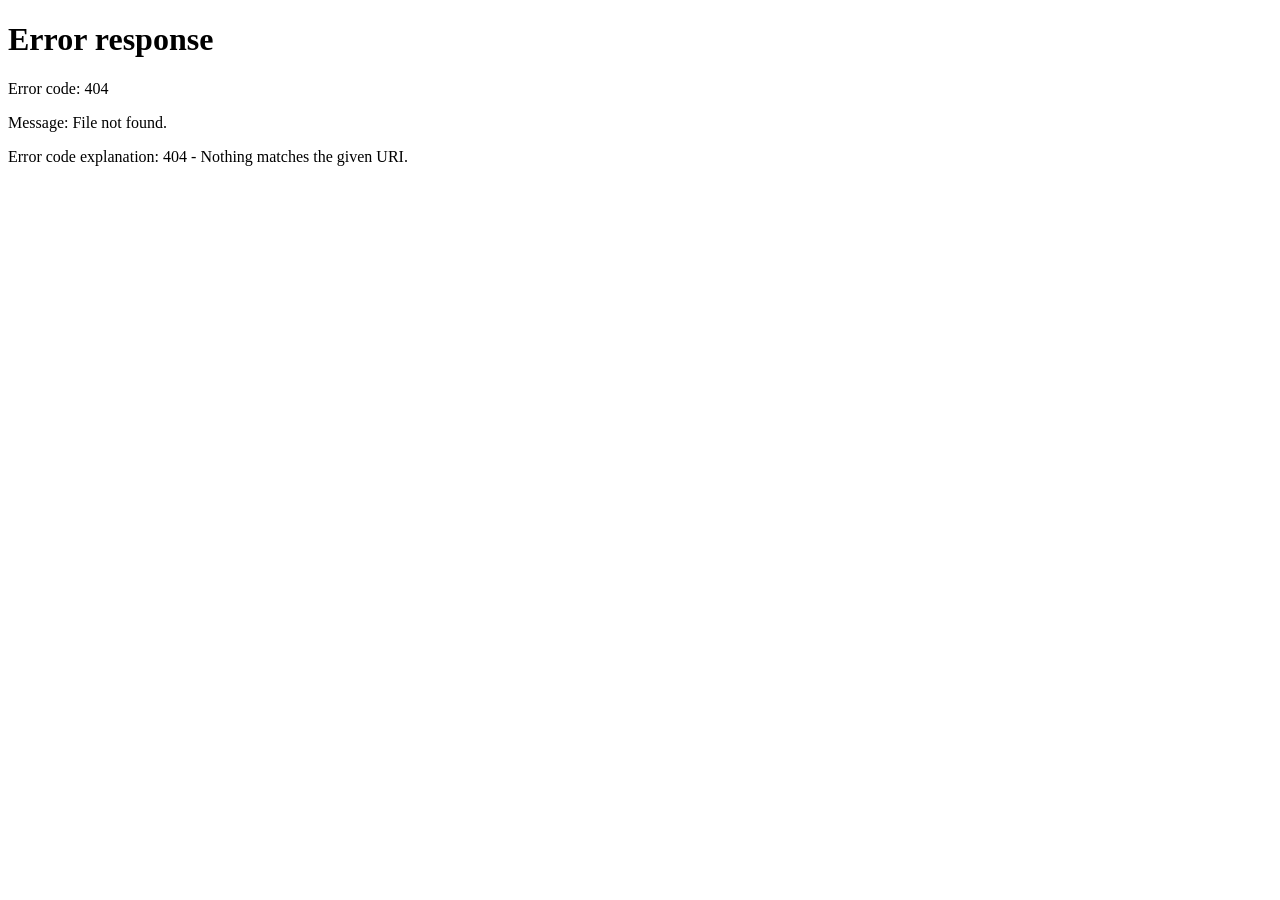
==== Shadowgate_Bank/admin/index.html @ cbb48e58 "SGB_Frontend" ====
<!DOCTYPE html>
<html lang="en">
<head>
  <meta charset="utf-8" />
  <meta name="viewport" content="width=device-width, initial-scale=1" />
  <title>Shadowgate Admin</title>
  <link rel="stylesheet" href="../assets/css/style.css" />
  <style>
    body{background:#0f1115;color:#e5e7eb;font-family:ui-sans-serif,system-ui}
    .wrap{max-width:1100px;margin:24px auto;padding:0 16px}
    .header{display:flex;align-items:center;justify-content:space-between;margin-bottom:16px}
    .btn{background:#d1d5db;color:#0b0d12;border:0;border-radius:10px;padding:8px 12px;font-weight:700;cursor:pointer}
    .card{background:linear-gradient(180deg,#14171d,#11151a);border:1px solid #262b33;border-radius:14px;padding:14px}
    table{width:100%;border-collapse:collapse;margin-top:10px}
    th,td{border-bottom:1px solid #262b33;padding:10px 8px;text-align:left;font-size:14px}
    th{color:#aeb4bc}
    .muted{color:#9ca3af}
  </style>
</head>
<body>
  <div class="wrap">
    <div class="header">
      <h1>Shadowgate Admin</h1>
      <div>
        <span id="admin-user" class="muted"></span>
        <button id="logout" class="btn" style="margin-left:10px;">Logout</button>
      </div>
    </div>

    <!-- Users panel -->
    <div class="card">
      <div style="display:flex;justify-content:space-between;align-items:center;">
        <h2 style="font-size:18px;">Users</h2>
        <div>
          <button id="refresh" class="btn">Refresh</button>
        </div>
      </div>

      <table id="users-table">
        <thead>
        <tr>
          <th>ID</th>
          <th>Username</th>
          <th>Role</th>
          <th>In-game</th>
          <th>Company</th>
          <th>Created</th>
          <th style="width:280px;">Actions</th>
        </tr>
        </thead>
        <tbody id="users-body">
        <!-- filled by admin.js -->
        </tbody>
      </table>
      <p id="users-empty" class="muted" style="display:none;margin-top:8px;">No users.</p>
      <p id="err" style="color:#ef4444;display:none;margin-top:8px;"></p>
    </div>
  </div>

  <script src="admin.js"></script>
</body>
</html>
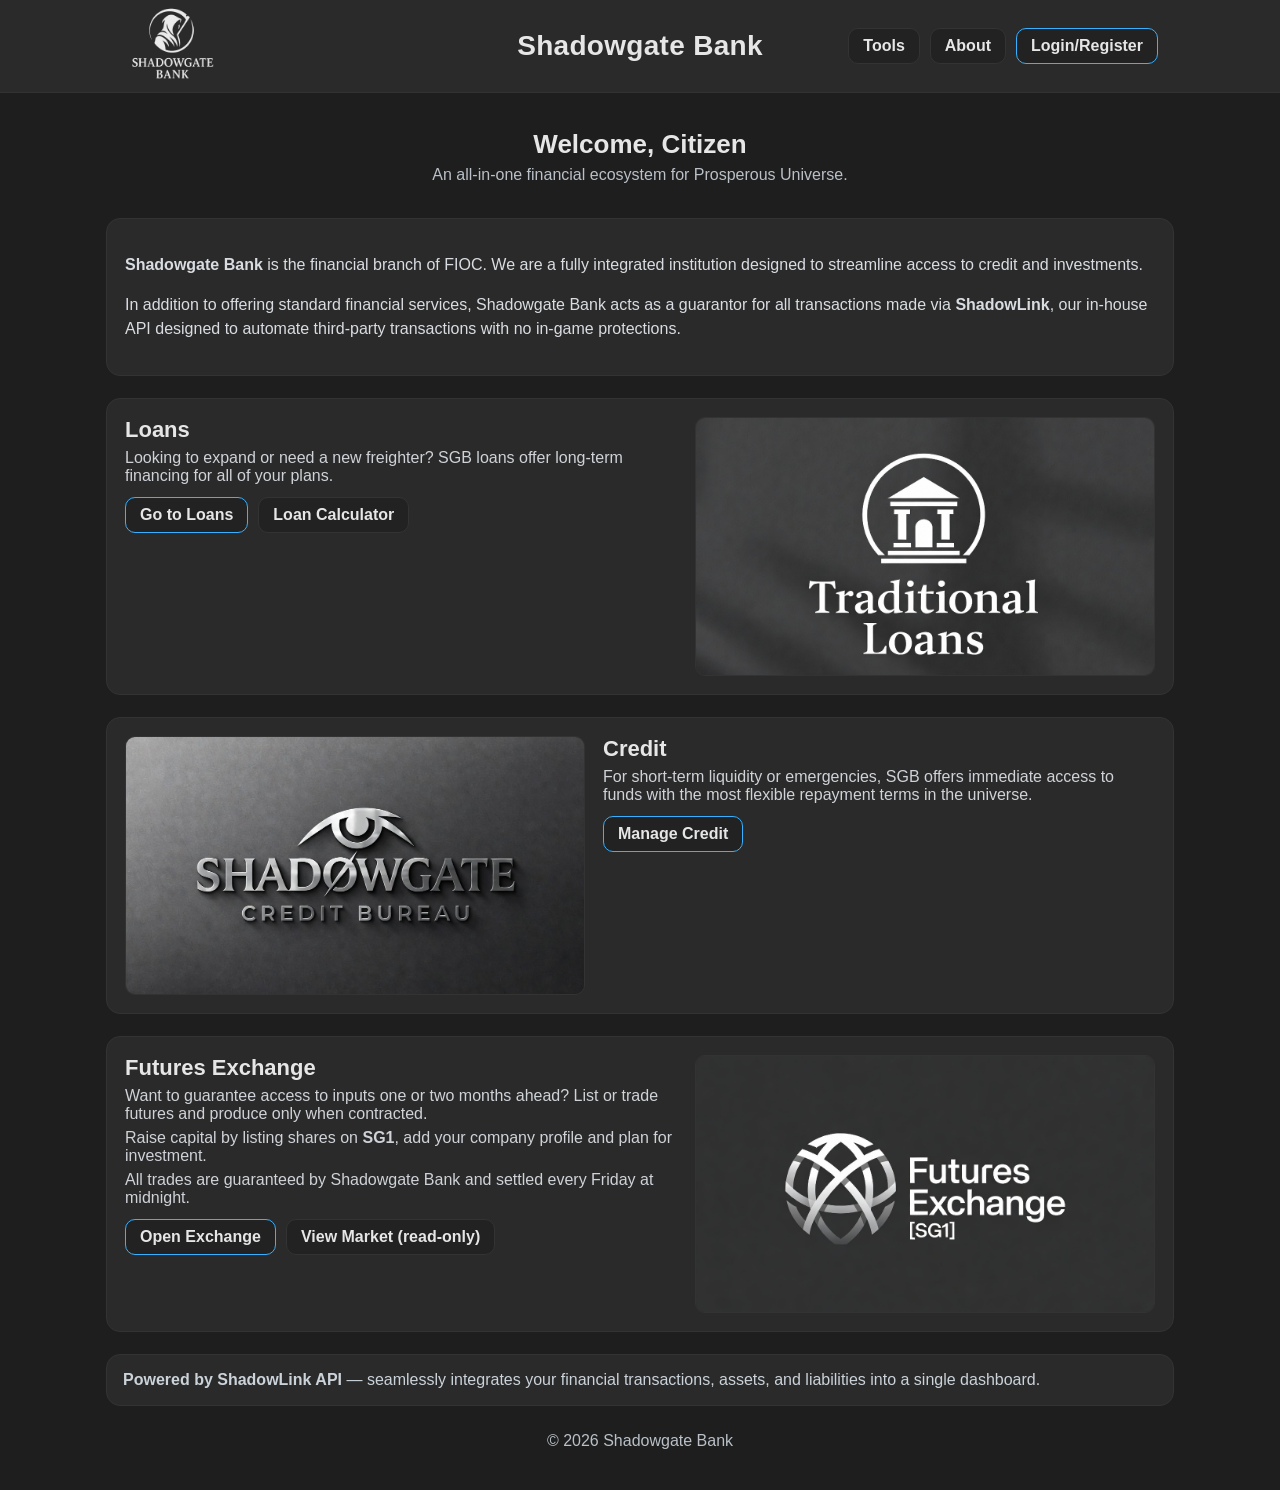
==== commit c0625625: "11/11/2025" ====
--- a/Shadowgate_Bank/admin/index.html
+++ b/Shadowgate_Bank/admin/index.html
@@ -4,59 +4,72 @@
   <meta charset="utf-8" />
   <meta name="viewport" content="width=device-width, initial-scale=1" />
   <title>Shadowgate Admin</title>
-  <link rel="stylesheet" href="../assets/css/style.css" />
   <style>
-    body{background:#0f1115;color:#e5e7eb;font-family:ui-sans-serif,system-ui}
-    .wrap{max-width:1100px;margin:24px auto;padding:0 16px}
-    .header{display:flex;align-items:center;justify-content:space-between;margin-bottom:16px}
-    .btn{background:#d1d5db;color:#0b0d12;border:0;border-radius:10px;padding:8px 12px;font-weight:700;cursor:pointer}
-    .card{background:linear-gradient(180deg,#14171d,#11151a);border:1px solid #262b33;border-radius:14px;padding:14px}
-    table{width:100%;border-collapse:collapse;margin-top:10px}
-    th,td{border-bottom:1px solid #262b33;padding:10px 8px;text-align:left;font-size:14px}
-    th{color:#aeb4bc}
-    .muted{color:#9ca3af}
+    :root{--bg:#0f1115;--panel:#14171d;--ink:#0b0d12;--text:#e5e7eb;--muted:#9aa1a9;--line:#262b33}
+    *{box-sizing:border-box;margin:0;padding:0}
+    body{background:var(--bg);color:var(--text);font-family:ui-sans-serif,system-ui,-apple-system,Segoe UI,Roboto,Arial;min-height:100vh}
+    .page{max-width:1100px;margin:32px auto;padding:0 16px}
+    .top{display:flex;align-items:center;justify-content:space-between;margin-bottom:24px}
+    .brand{display:flex;gap:14px;align-items:center;color:var(--text);text-decoration:none}
+    .brand img{height:56px;filter:grayscale(100%) brightness(.95)}
+    .pill{border:1px solid var(--line);background:#111419;color:var(--text);padding:8px 12px;border-radius:10px;text-decoration:none}
+    .panel{background:linear-gradient(180deg,var(--panel),#11151a);border:1px solid var(--line);border-radius:14px;overflow:hidden}
+    .panel-head{display:flex;justify-content:space-between;align-items:center;padding:14px 16px}
+    .panel-title{font-weight:800}
+    .btn{border:1px solid var(--line);background:#0f1318;color:var(--text);padding:8px 12px;border-radius:10px;cursor:pointer}
+    table{width:100%;border-collapse:collapse}
+    th,td{padding:12px 14px;border-top:1px solid var(--line);font-size:14px}
+    th{color:var(--muted);text-align:left}
+    #err{display:none;color:#ef4444;padding:10px 14px}
+    .right{display:flex;gap:10px;align-items:center}
   </style>
 </head>
 <body>
-  <div class="wrap">
-    <div class="header">
-      <h1>Shadowgate Admin</h1>
-      <div>
-        <span id="admin-user" class="muted"></span>
-        <button id="logout" class="btn" style="margin-left:10px;">Logout</button>
+  <div class="page">
+    <div class="top">
+      <!-- relative paths so it works on GH Pages and your domain -->
+      <a class="brand" href="../">
+        <img src="../assets/Shadowgate_Logo.png" alt="Shadowgate Bank" />
+        <h1>Shadowgate Admin</h1>
+      </a>
+      <div class="right">
+        <span id="admin-user" style="color:var(--muted)">Role:</span>
+        <button id="logout" class="btn">Logout</button>
       </div>
     </div>
 
-    <!-- Users panel -->
-    <div class="card">
-      <div style="display:flex;justify-content:space-between;align-items:center;">
-        <h2 style="font-size:18px;">Users</h2>
-        <div>
-          <button id="refresh" class="btn">Refresh</button>
-        </div>
+    <div class="panel">
+      <div class="panel-head">
+        <div class="panel-title">Users</div>
+        <button id="refresh" class="btn">Refresh</button>
       </div>
 
-      <table id="users-table">
+      <!-- error line the JS can write to -->
+      <div id="err"></div>
+
+      <table>
         <thead>
-        <tr>
-          <th>ID</th>
-          <th>Username</th>
-          <th>Role</th>
-          <th>In-game</th>
-          <th>Company</th>
-          <th>Created</th>
-          <th style="width:280px;">Actions</th>
-        </tr>
+          <tr>
+            <th>ID</th>
+            <th>Username</th>
+            <th>Role</th>
+            <th>In-game</th>
+            <th>Company</th>
+            <th>Created</th>
+            <th>Actions</th>
+          </tr>
         </thead>
         <tbody id="users-body">
-        <!-- filled by admin.js -->
+          <!-- shown when empty -->
+          <tr id="users-empty" style="display:none">
+            <td colspan="7" style="color:var(--muted)">No users yet.</td>
+          </tr>
         </tbody>
       </table>
-      <p id="users-empty" class="muted" style="display:none;margin-top:8px;">No users.</p>
-      <p id="err" style="color:#ef4444;display:none;margin-top:8px;"></p>
     </div>
   </div>
 
+  <!-- admin logic (the autodetecting one I sent) -->
   <script src="admin.js"></script>
 </body>
 </html>
